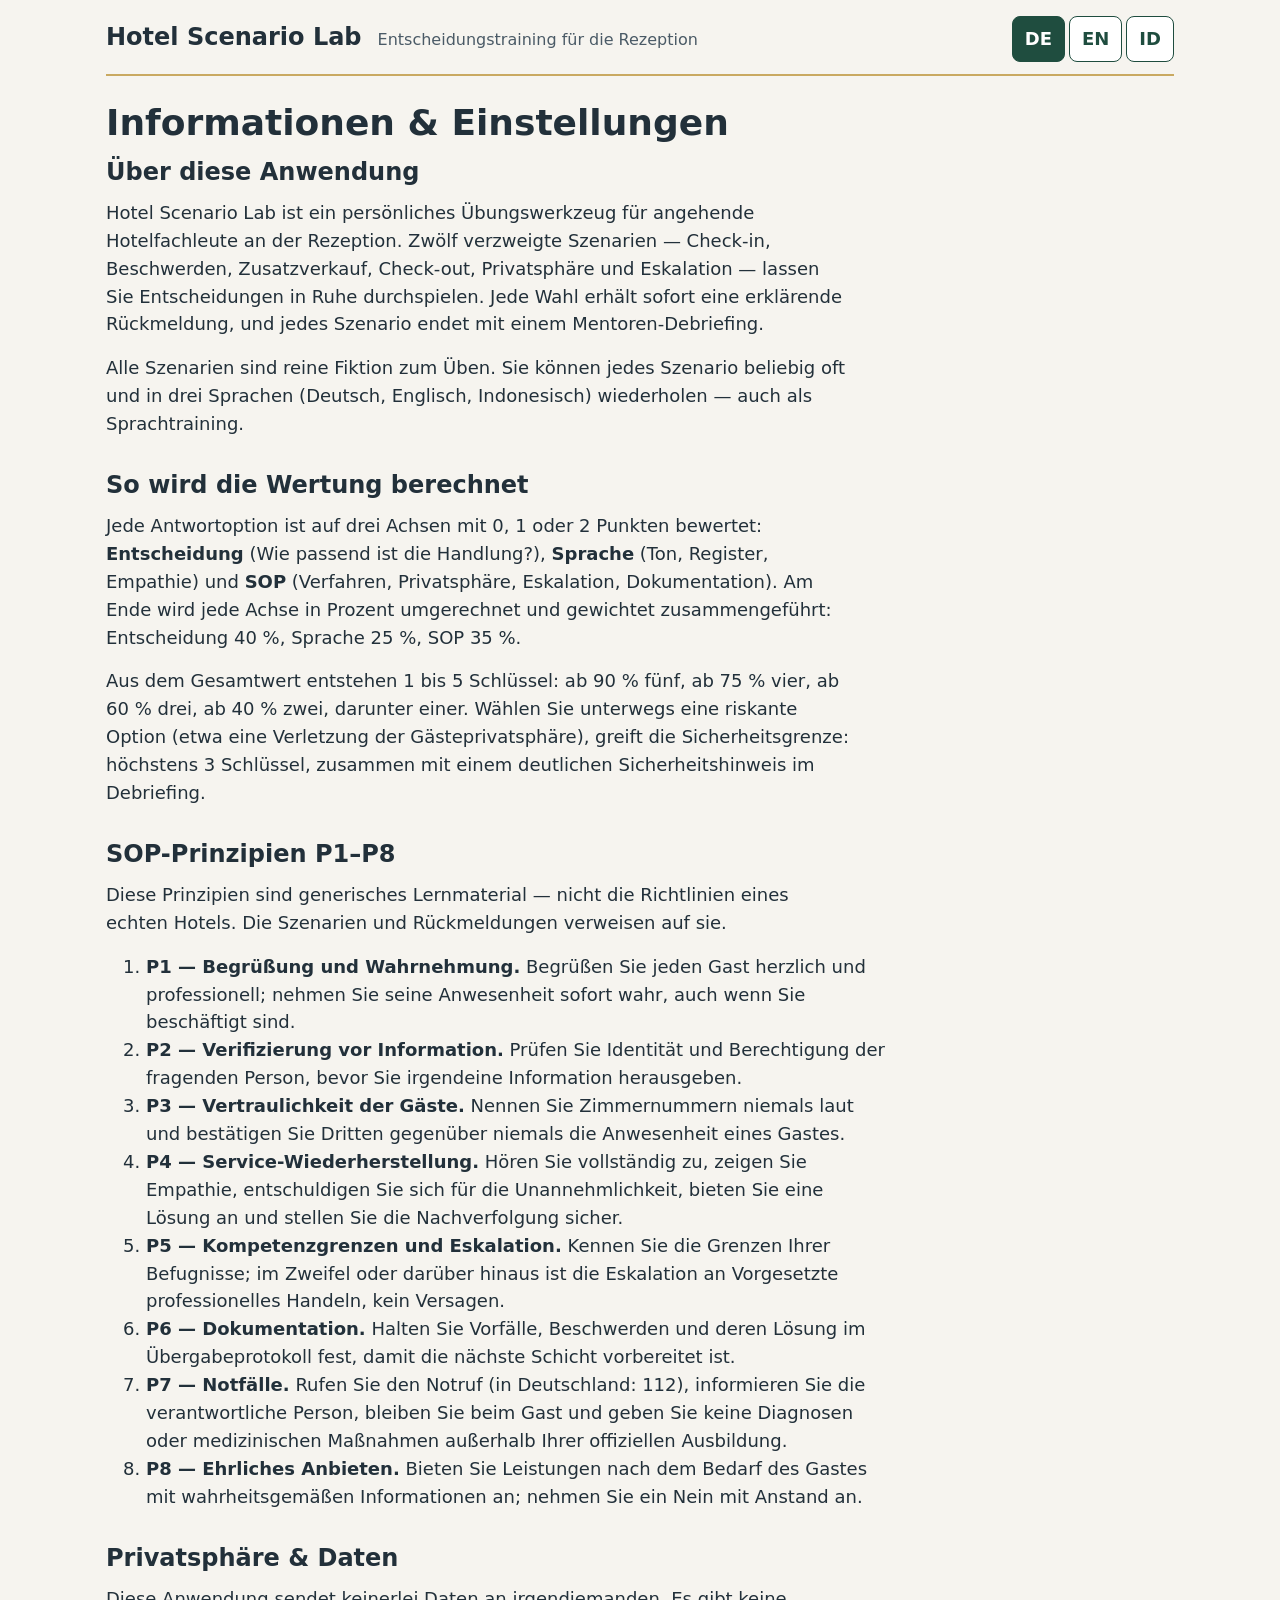
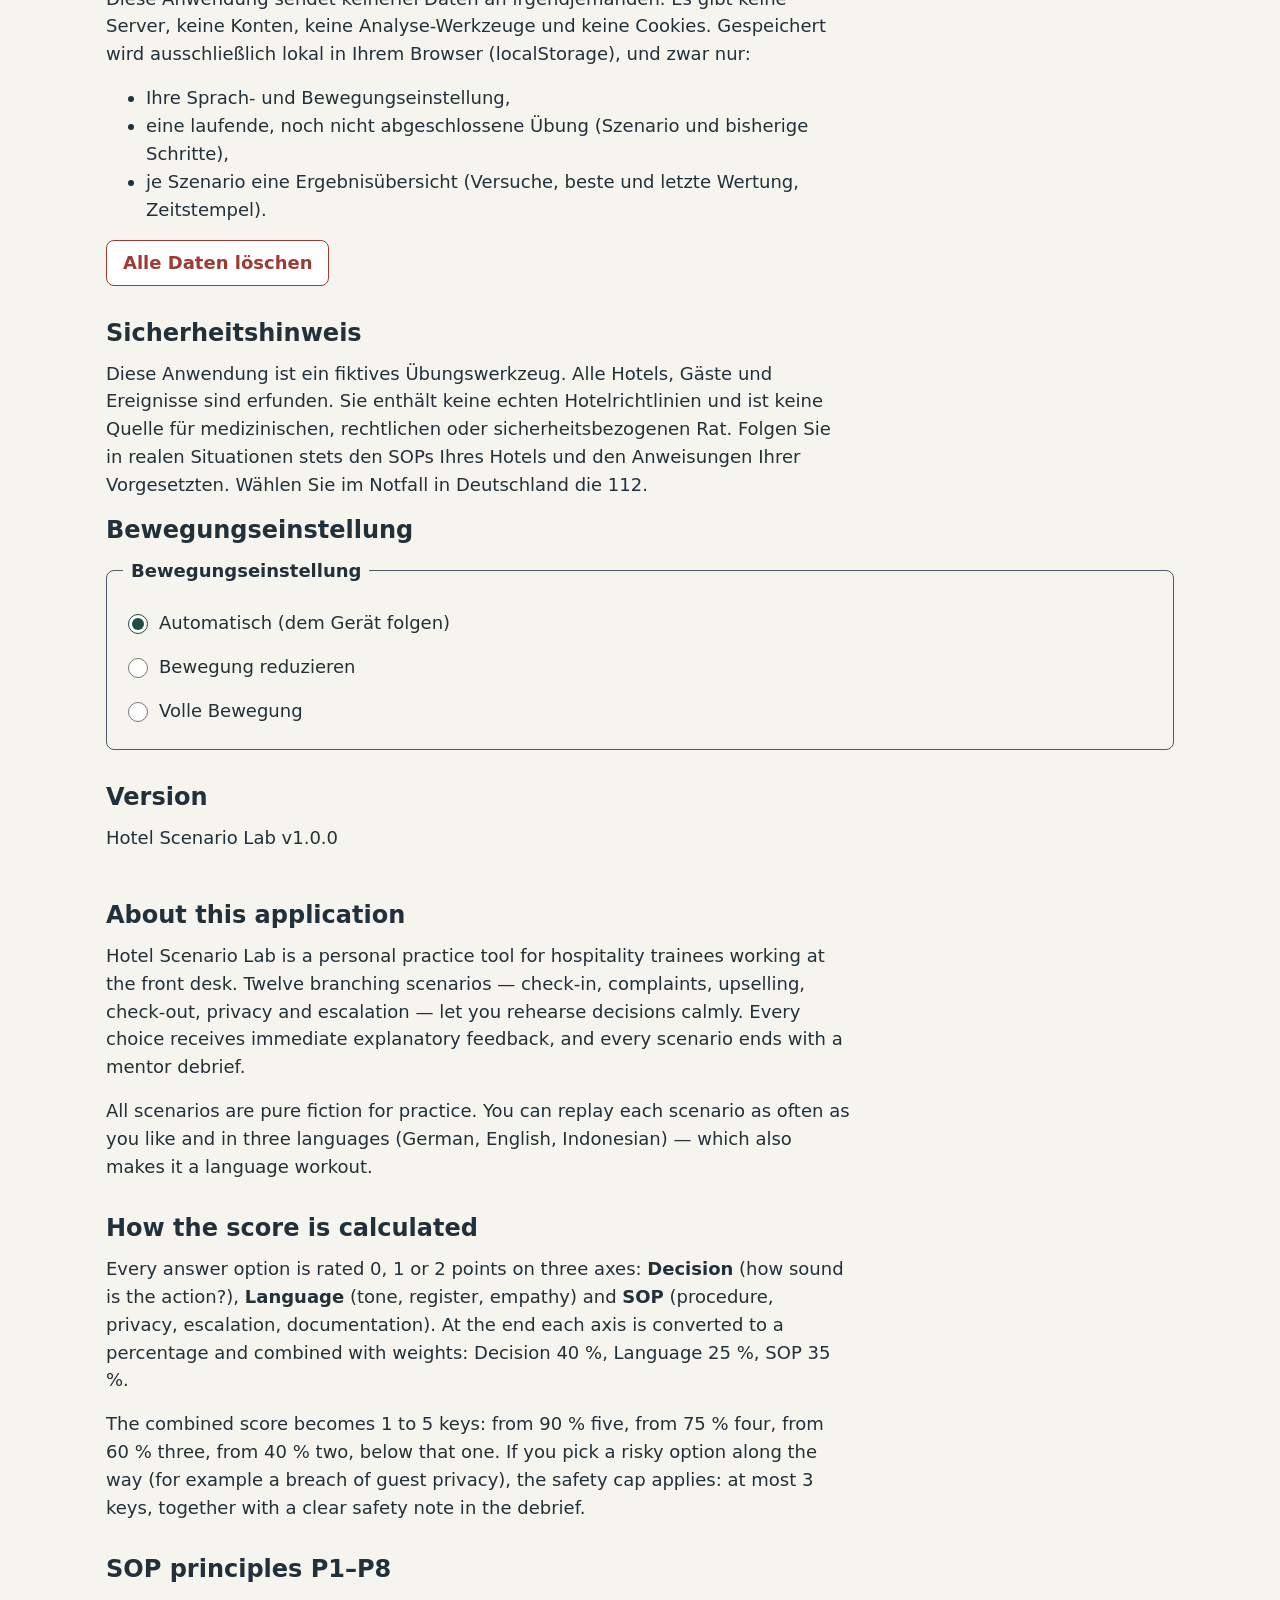
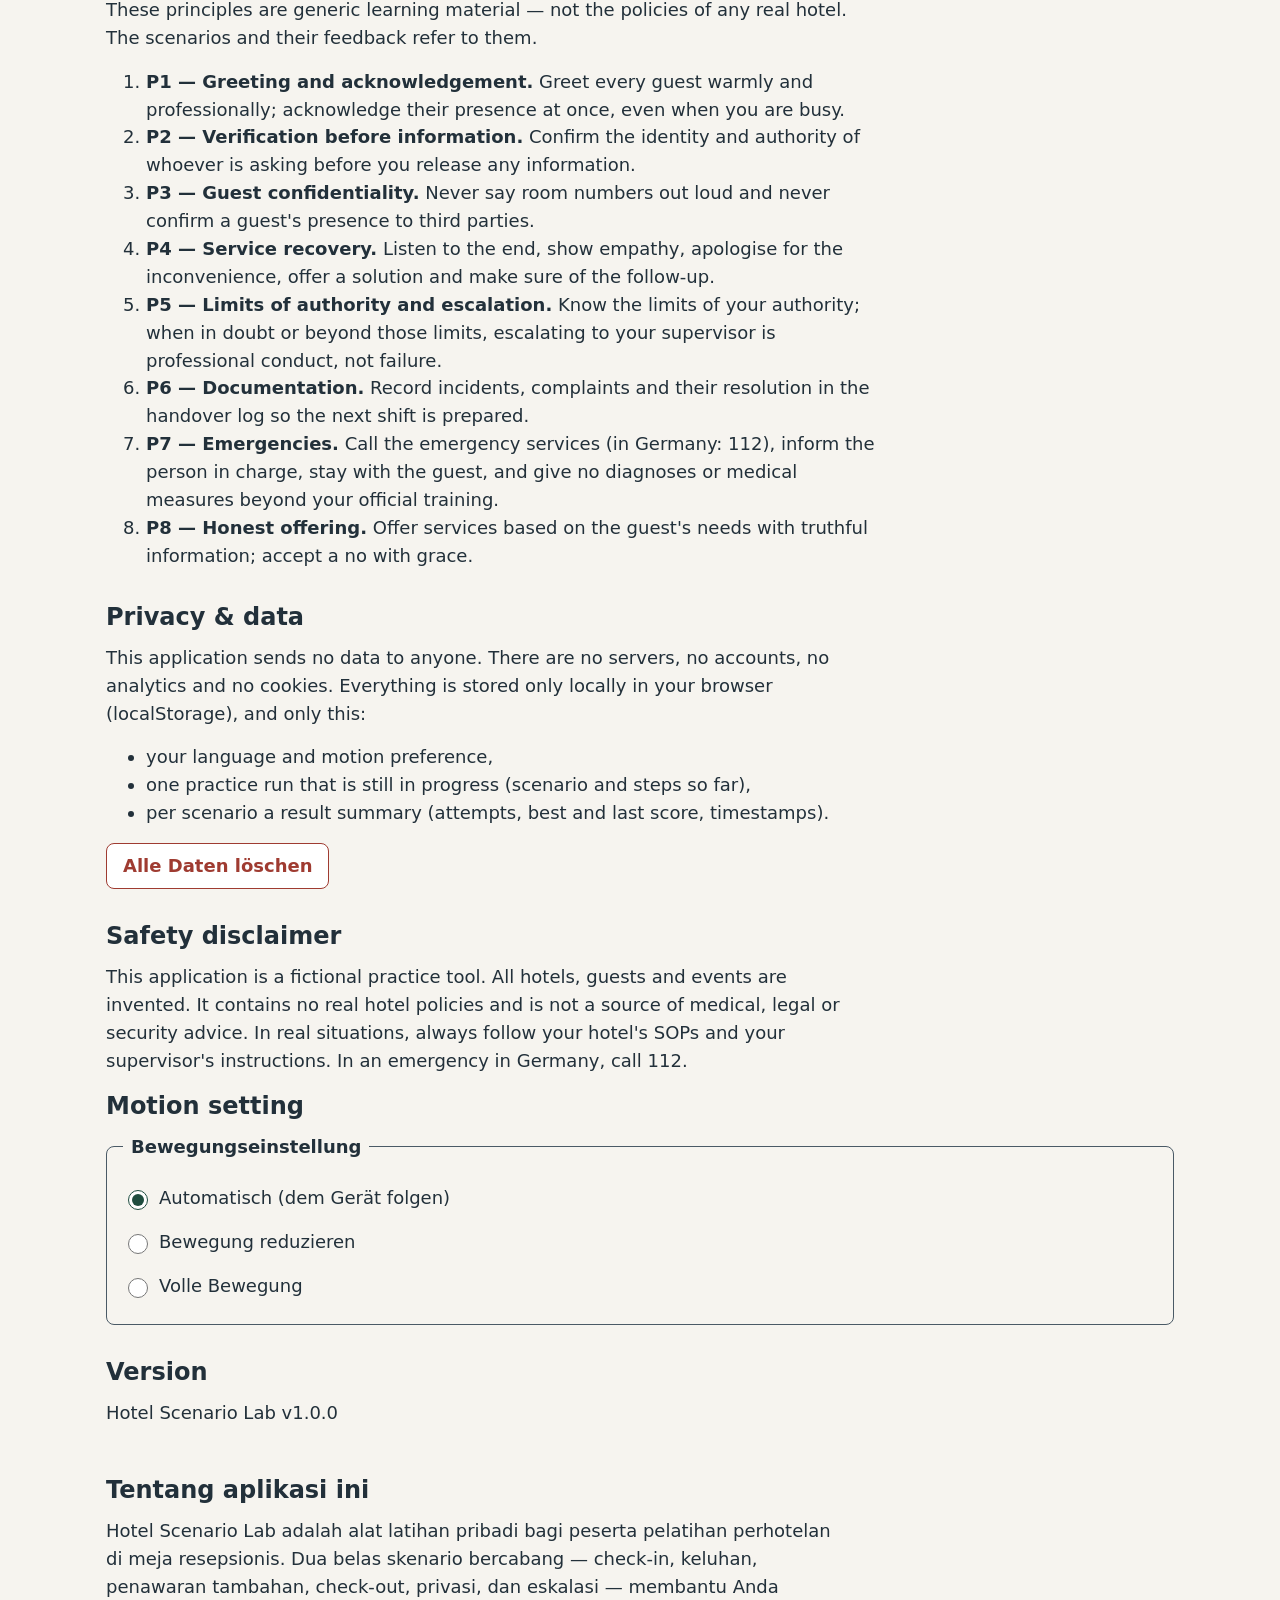
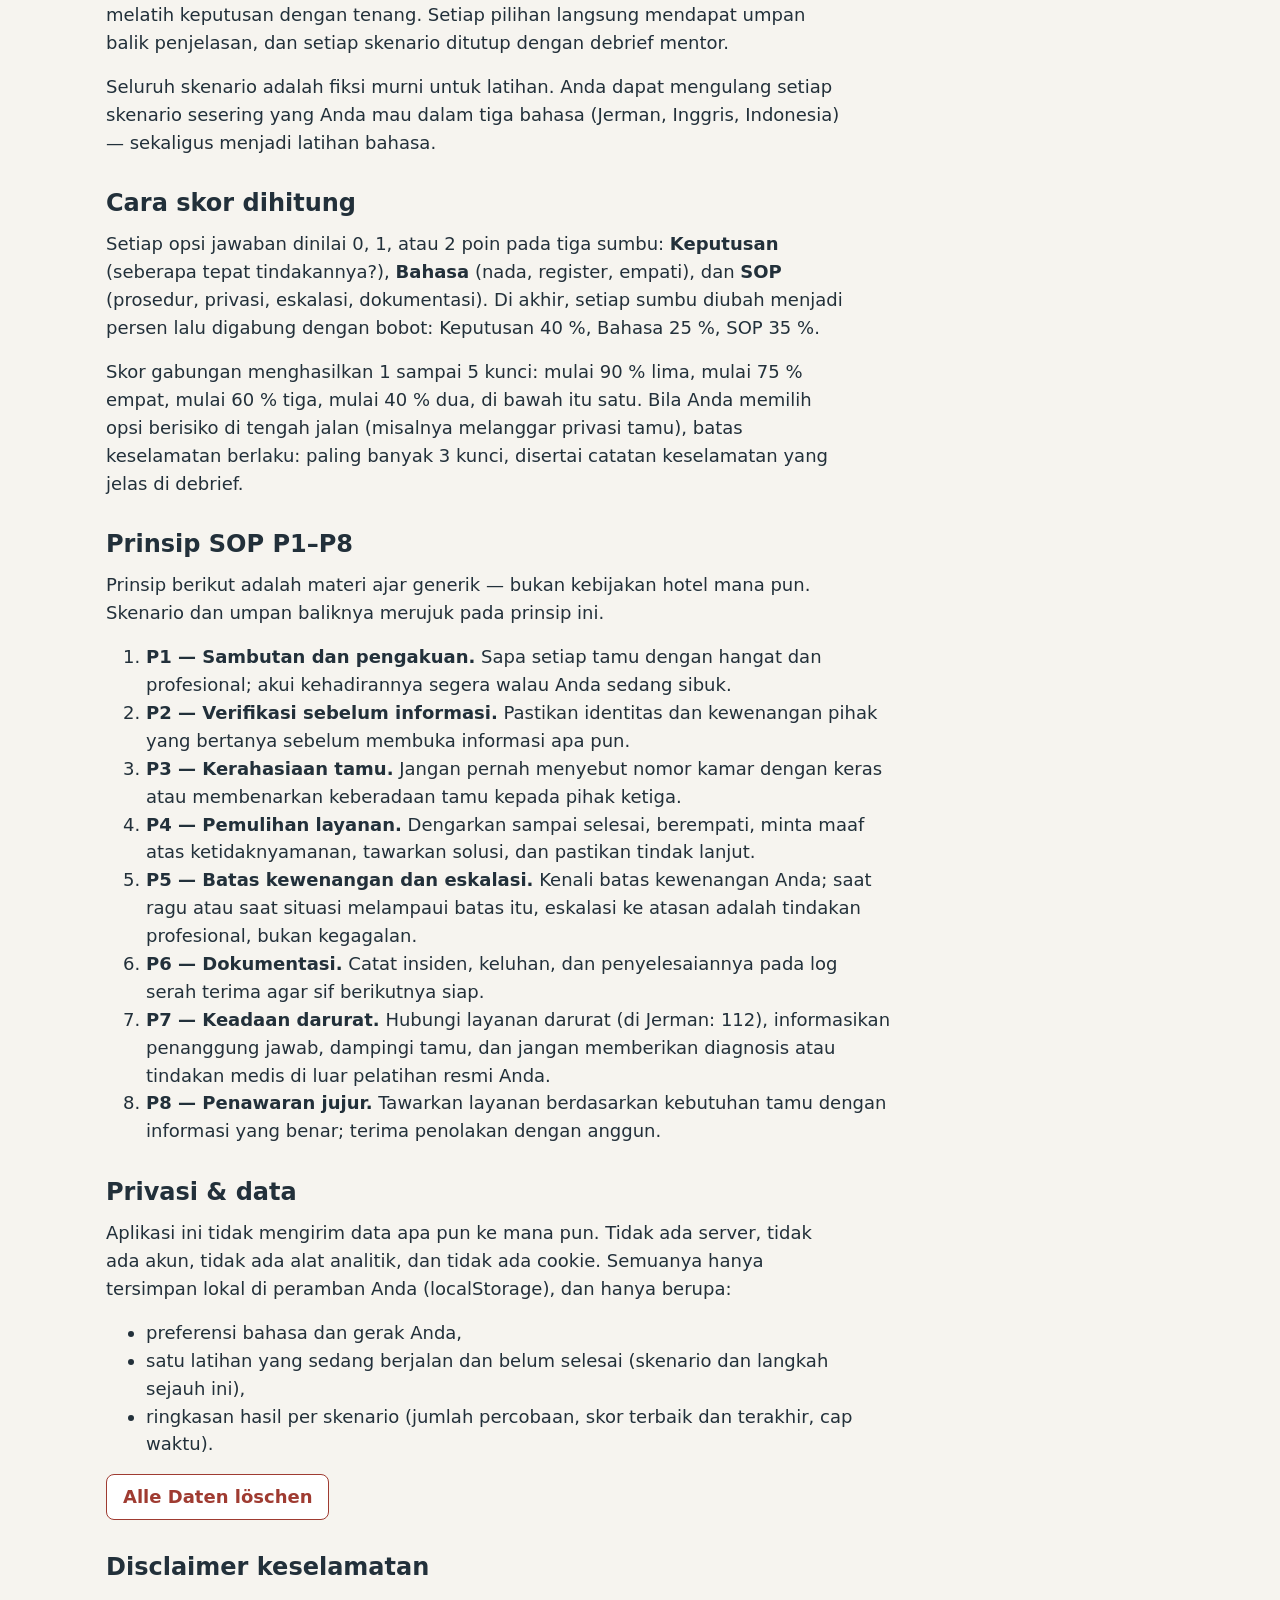
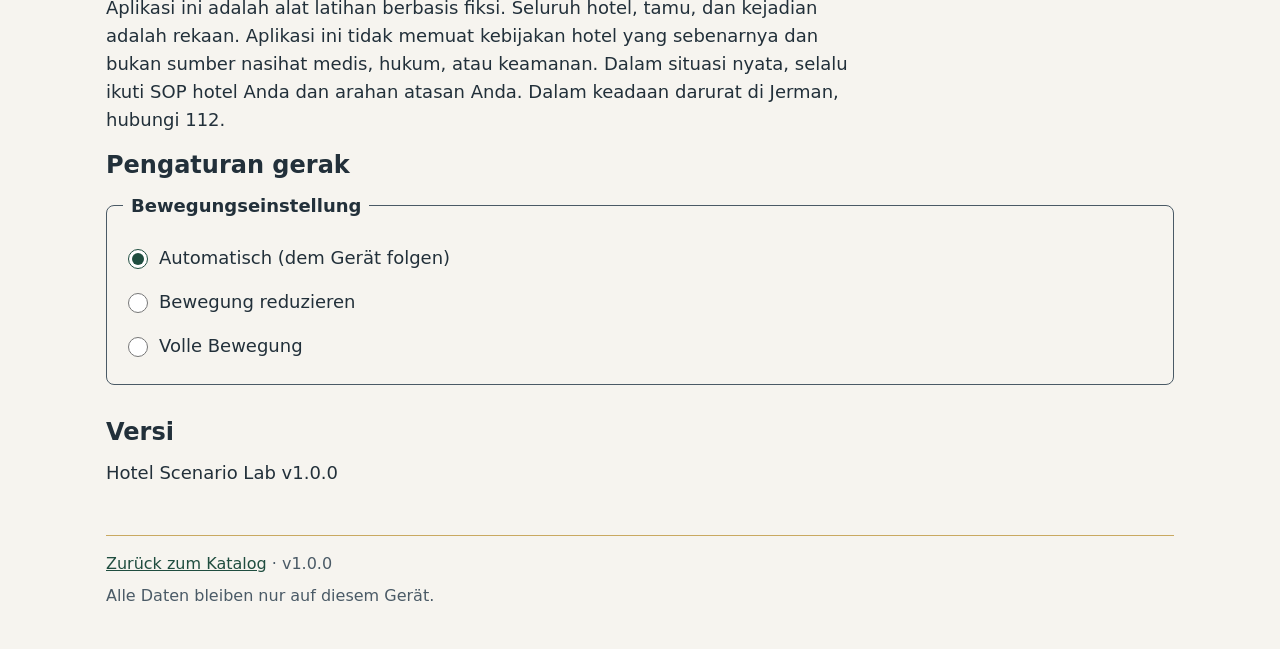
==== info.html @ 9c3ebd05 "chore: baseline Hotel Scenario Lab v1 (12 scenarios, trilingual)" ====
<!DOCTYPE html>
<html lang="de">
<head>
  <meta charset="utf-8">
  <meta name="viewport" content="width=device-width, initial-scale=1">
  <title>Informationen &amp; Einstellungen — Hotel Scenario Lab</title>
  <link rel="icon" href="assets/favicon.svg" type="image/svg+xml">
  <link rel="stylesheet" href="css/styles.css">
  <script src="i18n/de.js" defer></script>
  <script src="i18n/en.js" defer></script>
  <script src="i18n/id.js" defer></script>
  <script src="js/store.js" defer></script>
  <script src="js/i18n.js" defer></script>
  <script src="js/engine.js" defer></script>
  <script src="js/ui.js" defer></script>
  <script src="js/app-info.js" defer></script>
</head>
<body class="page">
  <script>document.documentElement.classList.add("js")</script>
  <a class="skip-link" href="#main" data-i18n="ui.skip">Zum Inhalt springen</a>
  <header class="app-header">
    <p class="app-header__name"><a href="index.html" data-i18n="ui.nav.appName">Hotel Scenario Lab</a></p>
    <p class="app-header__sub" data-i18n="ui.nav.subtitle">Entscheidungstraining für die Rezeption</p>
    <div class="lang-switch-slot js-only" id="lang-switch-slot"></div>
  </header>
  <main id="main" tabindex="-1">
    <div id="banners" aria-live="polite"></div>
    <h1 data-i18n="ui.nav.infoLink">Informationen &amp; Einstellungen</h1>

    <section class="info-lang" lang="de">
      <h2>Über diese Anwendung</h2>
      <p>Hotel Scenario Lab ist ein persönliches Übungswerkzeug für angehende Hotelfachleute an der Rezeption. Zwölf verzweigte Szenarien — Check-in, Beschwerden, Zusatzverkauf, Check-out, Privatsphäre und Eskalation — lassen Sie Entscheidungen in Ruhe durchspielen. Jede Wahl erhält sofort eine erklärende Rückmeldung, und jedes Szenario endet mit einem Mentoren-Debriefing.</p>
      <p>Alle Szenarien sind reine Fiktion zum Üben. Sie können jedes Szenario beliebig oft und in drei Sprachen (Deutsch, Englisch, Indonesisch) wiederholen — auch als Sprachtraining.</p>
      <h2>So wird die Wertung berechnet</h2>
      <p>Jede Antwortoption ist auf drei Achsen mit 0, 1 oder 2 Punkten bewertet: <strong>Entscheidung</strong> (Wie passend ist die Handlung?), <strong>Sprache</strong> (Ton, Register, Empathie) und <strong>SOP</strong> (Verfahren, Privatsphäre, Eskalation, Dokumentation). Am Ende wird jede Achse in Prozent umgerechnet und gewichtet zusammengeführt: Entscheidung 40 %, Sprache 25 %, SOP 35 %.</p>
      <p>Aus dem Gesamtwert entstehen 1 bis 5 Schlüssel: ab 90 % fünf, ab 75 % vier, ab 60 % drei, ab 40 % zwei, darunter einer. Wählen Sie unterwegs eine riskante Option (etwa eine Verletzung der Gästeprivatsphäre), greift die Sicherheitsgrenze: höchstens 3 Schlüssel, zusammen mit einem deutlichen Sicherheitshinweis im Debriefing.</p>
      <h2>SOP-Prinzipien P1–P8</h2>
      <p>Diese Prinzipien sind generisches Lernmaterial — nicht die Richtlinien eines echten Hotels. Die Szenarien und Rückmeldungen verweisen auf sie.</p>
      <ol>
        <li><strong>P1 — Begrüßung und Wahrnehmung.</strong> Begrüßen Sie jeden Gast herzlich und professionell; nehmen Sie seine Anwesenheit sofort wahr, auch wenn Sie beschäftigt sind.</li>
        <li><strong>P2 — Verifizierung vor Information.</strong> Prüfen Sie Identität und Berechtigung der fragenden Person, bevor Sie irgendeine Information herausgeben.</li>
        <li><strong>P3 — Vertraulichkeit der Gäste.</strong> Nennen Sie Zimmernummern niemals laut und bestätigen Sie Dritten gegenüber niemals die Anwesenheit eines Gastes.</li>
        <li><strong>P4 — Service-Wiederherstellung.</strong> Hören Sie vollständig zu, zeigen Sie Empathie, entschuldigen Sie sich für die Unannehmlichkeit, bieten Sie eine Lösung an und stellen Sie die Nachverfolgung sicher.</li>
        <li><strong>P5 — Kompetenzgrenzen und Eskalation.</strong> Kennen Sie die Grenzen Ihrer Befugnisse; im Zweifel oder darüber hinaus ist die Eskalation an Vorgesetzte professionelles Handeln, kein Versagen.</li>
        <li><strong>P6 — Dokumentation.</strong> Halten Sie Vorfälle, Beschwerden und deren Lösung im Übergabeprotokoll fest, damit die nächste Schicht vorbereitet ist.</li>
        <li><strong>P7 — Notfälle.</strong> Rufen Sie den Notruf (in Deutschland: 112), informieren Sie die verantwortliche Person, bleiben Sie beim Gast und geben Sie keine Diagnosen oder medizinischen Maßnahmen außerhalb Ihrer offiziellen Ausbildung.</li>
        <li><strong>P8 — Ehrliches Anbieten.</strong> Bieten Sie Leistungen nach dem Bedarf des Gastes mit wahrheitsgemäßen Informationen an; nehmen Sie ein Nein mit Anstand an.</li>
      </ol>
      <h2>Privatsphäre &amp; Daten</h2>
      <p>Diese Anwendung sendet keinerlei Daten an irgendjemanden. Es gibt keine Server, keine Konten, keine Analyse-Werkzeuge und keine Cookies. Gespeichert wird ausschließlich lokal in Ihrem Browser (localStorage), und zwar nur:</p>
      <ul>
        <li>Ihre Sprach- und Bewegungseinstellung,</li>
        <li>eine laufende, noch nicht abgeschlossene Übung (Szenario und bisherige Schritte),</li>
        <li>je Szenario eine Ergebnisübersicht (Versuche, beste und letzte Wertung, Zeitstempel).</li>
      </ul>
      <div class="js-only" data-delete-slot></div>
      <p class="no-js-only">Das Löschen der Daten benötigt JavaScript — oder löschen Sie die Website-Daten über die Einstellungen Ihres Browsers.</p>
      <h2>Sicherheitshinweis</h2>
      <p>Diese Anwendung ist ein fiktives Übungswerkzeug. Alle Hotels, Gäste und Ereignisse sind erfunden. Sie enthält keine echten Hotelrichtlinien und ist keine Quelle für medizinischen, rechtlichen oder sicherheitsbezogenen Rat. Folgen Sie in realen Situationen stets den SOPs Ihres Hotels und den Anweisungen Ihrer Vorgesetzten. Wählen Sie im Notfall in Deutschland die 112.</p>
      <div class="js-only">
        <h2>Bewegungseinstellung</h2>
        <div data-motion-slot></div>
      </div>
      <h2>Version</h2>
      <p>Hotel Scenario Lab v1.0.0</p>
    </section>

    <section class="info-lang" lang="en">
      <h2>About this application</h2>
      <p>Hotel Scenario Lab is a personal practice tool for hospitality trainees working at the front desk. Twelve branching scenarios — check-in, complaints, upselling, check-out, privacy and escalation — let you rehearse decisions calmly. Every choice receives immediate explanatory feedback, and every scenario ends with a mentor debrief.</p>
      <p>All scenarios are pure fiction for practice. You can replay each scenario as often as you like and in three languages (German, English, Indonesian) — which also makes it a language workout.</p>
      <h2>How the score is calculated</h2>
      <p>Every answer option is rated 0, 1 or 2 points on three axes: <strong>Decision</strong> (how sound is the action?), <strong>Language</strong> (tone, register, empathy) and <strong>SOP</strong> (procedure, privacy, escalation, documentation). At the end each axis is converted to a percentage and combined with weights: Decision 40 %, Language 25 %, SOP 35 %.</p>
      <p>The combined score becomes 1 to 5 keys: from 90 % five, from 75 % four, from 60 % three, from 40 % two, below that one. If you pick a risky option along the way (for example a breach of guest privacy), the safety cap applies: at most 3 keys, together with a clear safety note in the debrief.</p>
      <h2>SOP principles P1–P8</h2>
      <p>These principles are generic learning material — not the policies of any real hotel. The scenarios and their feedback refer to them.</p>
      <ol>
        <li><strong>P1 — Greeting and acknowledgement.</strong> Greet every guest warmly and professionally; acknowledge their presence at once, even when you are busy.</li>
        <li><strong>P2 — Verification before information.</strong> Confirm the identity and authority of whoever is asking before you release any information.</li>
        <li><strong>P3 — Guest confidentiality.</strong> Never say room numbers out loud and never confirm a guest's presence to third parties.</li>
        <li><strong>P4 — Service recovery.</strong> Listen to the end, show empathy, apologise for the inconvenience, offer a solution and make sure of the follow-up.</li>
        <li><strong>P5 — Limits of authority and escalation.</strong> Know the limits of your authority; when in doubt or beyond those limits, escalating to your supervisor is professional conduct, not failure.</li>
        <li><strong>P6 — Documentation.</strong> Record incidents, complaints and their resolution in the handover log so the next shift is prepared.</li>
        <li><strong>P7 — Emergencies.</strong> Call the emergency services (in Germany: 112), inform the person in charge, stay with the guest, and give no diagnoses or medical measures beyond your official training.</li>
        <li><strong>P8 — Honest offering.</strong> Offer services based on the guest's needs with truthful information; accept a no with grace.</li>
      </ol>
      <h2>Privacy &amp; data</h2>
      <p>This application sends no data to anyone. There are no servers, no accounts, no analytics and no cookies. Everything is stored only locally in your browser (localStorage), and only this:</p>
      <ul>
        <li>your language and motion preference,</li>
        <li>one practice run that is still in progress (scenario and steps so far),</li>
        <li>per scenario a result summary (attempts, best and last score, timestamps).</li>
      </ul>
      <div class="js-only" data-delete-slot></div>
      <p class="no-js-only">Deleting the data requires JavaScript — or clear this site's data through your browser settings.</p>
      <h2>Safety disclaimer</h2>
      <p>This application is a fictional practice tool. All hotels, guests and events are invented. It contains no real hotel policies and is not a source of medical, legal or security advice. In real situations, always follow your hotel's SOPs and your supervisor's instructions. In an emergency in Germany, call 112.</p>
      <div class="js-only">
        <h2>Motion setting</h2>
        <div data-motion-slot></div>
      </div>
      <h2>Version</h2>
      <p>Hotel Scenario Lab v1.0.0</p>
    </section>

    <section class="info-lang" lang="id">
      <h2>Tentang aplikasi ini</h2>
      <p>Hotel Scenario Lab adalah alat latihan pribadi bagi peserta pelatihan perhotelan di meja resepsionis. Dua belas skenario bercabang — check-in, keluhan, penawaran tambahan, check-out, privasi, dan eskalasi — membantu Anda melatih keputusan dengan tenang. Setiap pilihan langsung mendapat umpan balik penjelasan, dan setiap skenario ditutup dengan debrief mentor.</p>
      <p>Seluruh skenario adalah fiksi murni untuk latihan. Anda dapat mengulang setiap skenario sesering yang Anda mau dalam tiga bahasa (Jerman, Inggris, Indonesia) — sekaligus menjadi latihan bahasa.</p>
      <h2>Cara skor dihitung</h2>
      <p>Setiap opsi jawaban dinilai 0, 1, atau 2 poin pada tiga sumbu: <strong>Keputusan</strong> (seberapa tepat tindakannya?), <strong>Bahasa</strong> (nada, register, empati), dan <strong>SOP</strong> (prosedur, privasi, eskalasi, dokumentasi). Di akhir, setiap sumbu diubah menjadi persen lalu digabung dengan bobot: Keputusan 40 %, Bahasa 25 %, SOP 35 %.</p>
      <p>Skor gabungan menghasilkan 1 sampai 5 kunci: mulai 90 % lima, mulai 75 % empat, mulai 60 % tiga, mulai 40 % dua, di bawah itu satu. Bila Anda memilih opsi berisiko di tengah jalan (misalnya melanggar privasi tamu), batas keselamatan berlaku: paling banyak 3 kunci, disertai catatan keselamatan yang jelas di debrief.</p>
      <h2>Prinsip SOP P1–P8</h2>
      <p>Prinsip berikut adalah materi ajar generik — bukan kebijakan hotel mana pun. Skenario dan umpan baliknya merujuk pada prinsip ini.</p>
      <ol>
        <li><strong>P1 — Sambutan dan pengakuan.</strong> Sapa setiap tamu dengan hangat dan profesional; akui kehadirannya segera walau Anda sedang sibuk.</li>
        <li><strong>P2 — Verifikasi sebelum informasi.</strong> Pastikan identitas dan kewenangan pihak yang bertanya sebelum membuka informasi apa pun.</li>
        <li><strong>P3 — Kerahasiaan tamu.</strong> Jangan pernah menyebut nomor kamar dengan keras atau membenarkan keberadaan tamu kepada pihak ketiga.</li>
        <li><strong>P4 — Pemulihan layanan.</strong> Dengarkan sampai selesai, berempati, minta maaf atas ketidaknyamanan, tawarkan solusi, dan pastikan tindak lanjut.</li>
        <li><strong>P5 — Batas kewenangan dan eskalasi.</strong> Kenali batas kewenangan Anda; saat ragu atau saat situasi melampaui batas itu, eskalasi ke atasan adalah tindakan profesional, bukan kegagalan.</li>
        <li><strong>P6 — Dokumentasi.</strong> Catat insiden, keluhan, dan penyelesaiannya pada log serah terima agar sif berikutnya siap.</li>
        <li><strong>P7 — Keadaan darurat.</strong> Hubungi layanan darurat (di Jerman: 112), informasikan penanggung jawab, dampingi tamu, dan jangan memberikan diagnosis atau tindakan medis di luar pelatihan resmi Anda.</li>
        <li><strong>P8 — Penawaran jujur.</strong> Tawarkan layanan berdasarkan kebutuhan tamu dengan informasi yang benar; terima penolakan dengan anggun.</li>
      </ol>
      <h2>Privasi &amp; data</h2>
      <p>Aplikasi ini tidak mengirim data apa pun ke mana pun. Tidak ada server, tidak ada akun, tidak ada alat analitik, dan tidak ada cookie. Semuanya hanya tersimpan lokal di peramban Anda (localStorage), dan hanya berupa:</p>
      <ul>
        <li>preferensi bahasa dan gerak Anda,</li>
        <li>satu latihan yang sedang berjalan dan belum selesai (skenario dan langkah sejauh ini),</li>
        <li>ringkasan hasil per skenario (jumlah percobaan, skor terbaik dan terakhir, cap waktu).</li>
      </ul>
      <div class="js-only" data-delete-slot></div>
      <p class="no-js-only">Penghapusan data memerlukan JavaScript, atau hapus data situs melalui pengaturan peramban Anda.</p>
      <h2>Disclaimer keselamatan</h2>
      <p>Aplikasi ini adalah alat latihan berbasis fiksi. Seluruh hotel, tamu, dan kejadian adalah rekaan. Aplikasi ini tidak memuat kebijakan hotel yang sebenarnya dan bukan sumber nasihat medis, hukum, atau keamanan. Dalam situasi nyata, selalu ikuti SOP hotel Anda dan arahan atasan Anda. Dalam keadaan darurat di Jerman, hubungi 112.</p>
      <div class="js-only">
        <h2>Pengaturan gerak</h2>
        <div data-motion-slot></div>
      </div>
      <h2>Versi</h2>
      <p>Hotel Scenario Lab v1.0.0</p>
    </section>
  </main>
  <footer class="footer">
    <p><a href="index.html" data-i18n="ui.nav.backToCatalog">Zurück zum Katalog</a> · v1.0.0</p>
    <p data-i18n="ui.nav.privacyLine">Alle Daten bleiben nur auf diesem Gerät.</p>
  </footer>
</body>
</html>
---- css/styles.css ----
/* Hotel Scenario Lab v1 — satu-satunya berkas CSS.
   Urutan: 1. Token · 2. Reset & basis · 3. Tata letak halaman · 4. Komponen ·
   5. Pemutar · 6. Utilitas & gerak */

/* 1. Token */
:root {
  /* Warna — pasangan pemakaian wajib lolos audit kontras T-13;
     penyetelan lightness diizinkan asal peran & nuansa dipertahankan. */
  --c-bg: #F6F4EF;          /* latar kertas hangat */
  --c-surface: #FFFFFF;     /* kartu/permukaan */
  --c-ink: #22303A;         /* teks utama (di atas bg/surface) */
  --c-ink-soft: #4A5A66;    /* teks sekunder */
  --c-primary: #1F4D3F;     /* hijau pinus dalam; teks putih di atasnya */
  --c-accent: #8A6A2F;      /* kuningan tua — aman sebagai teks di putih */
  --c-accent-soft: #C9A961; /* kuningan terang — HANYA ornamen besar/garis, dilarang untuk teks kecil */
  --c-success: #226A4D;
  --c-warn: #7A5A18;
  --c-danger: #9F3B31;

  /* Tipografi — hanya fon sistem (tanpa fon eksternal) */
  --font-sans: system-ui, -apple-system, "Segoe UI", Roboto, "Noto Sans", sans-serif;
  --text-s: clamp(0.875rem, 0.85rem + 0.2vw, 1rem);
  --text-m: clamp(1rem, 0.95rem + 0.4vw, 1.125rem);
  --text-l: clamp(1.25rem, 1.15rem + 0.8vw, 1.5rem);
  --text-xl: clamp(1.5rem, 1.3rem + 1.6vw, 2.25rem);
  --leading: 1.55;

  /* Spasi (basis 4), radius, bayangan */
  --sp-1: 4px; --sp-2: 8px; --sp-3: 12px; --sp-4: 16px;
  --sp-5: 24px; --sp-6: 32px; --sp-7: 48px; --sp-8: 64px;
  --radius-card: 12px; --radius-btn: 8px;
  --shadow-card: 0 1px 3px rgba(34, 48, 58, 0.10);

  /* Gerak */
  --dur-quick: 140ms; --dur-std: 220ms;
  --ease-out: cubic-bezier(0.2, 0.7, 0.3, 1);
}
/* Aturan pemakaian warna:
   - var(--c-accent) sebagai teks kecil hanya di atas var(--c-surface);
     di atas var(--c-bg) rasionya di bawah 4.5:1 — jangan dipakai di sana.
   - var(--c-accent-soft) dilarang untuk teks kecil; hanya ornamen/garis/latar aksen besar. */

/* 2. Reset & basis */
*, *::before, *::after { box-sizing: border-box; }
html { -webkit-text-size-adjust: 100%; }
body {
  margin: 0;
  font-family: var(--font-sans);
  font-size: var(--text-m);
  line-height: var(--leading);
  color: var(--c-ink);
  background: var(--c-bg);
}
h1, h2, h3 { line-height: 1.25; margin: 0 0 var(--sp-3); }
h1 { font-size: var(--text-xl); }
h2 { font-size: var(--text-l); }
h3 { font-size: var(--text-m); }
p, ul, ol, dl { margin: 0 0 var(--sp-4); }
p, li, dd, blockquote { max-width: 65ch; }
img, svg { max-width: 100%; }
* { overflow-wrap: break-word; }
a { color: var(--c-primary); text-decoration: underline; }
a:hover { text-decoration-thickness: 2px; }
button { font: inherit; color: inherit; }
fieldset { border: 1px solid var(--c-ink-soft); border-radius: var(--radius-btn); padding: var(--sp-4); margin: 0 0 var(--sp-4); }
legend { padding: 0 var(--sp-2); font-weight: 600; }

/* Peningkatan progresif */
html:not(.js) .js-only { display: none; }
html.js .no-js-only { display: none; }

/* Fokus */
:focus-visible { outline: 3px solid var(--c-primary); outline-offset: 2px; }
.btn--primary:focus-visible, .lang-switch__btn[aria-pressed="true"]:focus-visible { outline-color: #FFFFFF; outline-offset: -5px; }
[tabindex="-1"]:focus { outline: none; }
[tabindex="-1"]:focus-visible { outline: 3px solid var(--c-primary); outline-offset: 2px; }

/* 3. Tata letak halaman */
.page { max-width: 720px; margin: 0 auto; padding: 0 var(--sp-4) var(--sp-6); }
.skip-link {
  position: absolute; left: -9999px; top: 0;
  background: var(--c-primary); color: #FFFFFF; padding: var(--sp-3) var(--sp-4);
  border-radius: 0 0 var(--radius-btn) var(--radius-btn); z-index: 10;
}
.skip-link:focus, .skip-link:focus-visible { left: var(--sp-2); }
.app-header {
  display: flex; flex-wrap: wrap; align-items: baseline; gap: var(--sp-2) var(--sp-4);
  padding: var(--sp-4) 0 var(--sp-3);
  border-bottom: 2px solid var(--c-accent-soft);
  margin-bottom: var(--sp-5);
}
.app-header__name { font-size: var(--text-l); font-weight: 700; margin: 0; }
.app-header__name a { text-decoration: none; color: var(--c-ink); }
.app-header__name a:hover { text-decoration: underline; }
.app-header__sub { margin: 0; color: var(--c-ink-soft); font-size: var(--text-s); flex: 1 1 auto; }
.app-header .lang-switch-slot { margin-left: auto; }
main { display: block; }
main:focus { outline: none; }
.footer {
  margin-top: var(--sp-7); padding-top: var(--sp-4);
  border-top: 1px solid var(--c-accent-soft);
  color: var(--c-ink-soft); font-size: var(--text-s);
}
.footer p { margin-bottom: var(--sp-2); }

/* 4. Komponen */
.lang-switch { display: inline-flex; gap: var(--sp-1); }
.lang-switch__btn {
  min-width: 44px; min-height: 44px; padding: var(--sp-2) var(--sp-3);
  border: 1px solid var(--c-primary); border-radius: var(--radius-btn);
  background: var(--c-surface); color: var(--c-primary); font-weight: 600; cursor: pointer;
  transition: background-color var(--dur-quick) var(--ease-out), color var(--dur-quick) var(--ease-out);
}
.lang-switch__btn:hover { background: var(--c-bg); }
.lang-switch__btn[aria-pressed="true"] { background: var(--c-primary); color: #FFFFFF; }

.banner {
  display: flex; align-items: flex-start; gap: var(--sp-3);
  background: var(--c-surface); border: 1px solid var(--c-ink-soft);
  border-left: 5px solid var(--c-ink-soft);
  border-radius: var(--radius-btn); padding: var(--sp-3) var(--sp-4);
  margin-bottom: var(--sp-4); box-shadow: var(--shadow-card);
}
.banner__body { flex: 1 1 auto; }
.banner__text { margin: 0 0 var(--sp-2); }
.banner__text:last-child { margin-bottom: 0; }
.banner .icon { flex: 0 0 auto; width: 22px; height: 22px; margin-top: 3px; }
.banner--info    { border-color: var(--c-primary); border-left-color: var(--c-primary); }
.banner--info .icon { color: var(--c-primary); }
.banner--success { border-color: var(--c-success); border-left-color: var(--c-success); }
.banner--success .icon { color: var(--c-success); }
.banner--warn    { border-color: var(--c-warn); border-left-color: var(--c-warn); }
.banner--warn .icon { color: var(--c-warn); }
.banner--danger  { border-color: var(--c-danger); border-left-color: var(--c-danger); }
.banner--danger .icon { color: var(--c-danger); }
.banner__close {
  flex: 0 0 auto; min-width: 44px; min-height: 44px;
  border: none; background: none; cursor: pointer; font-size: 1.25rem; color: var(--c-ink-soft);
  border-radius: var(--radius-btn);
}
.banner__close:hover { color: var(--c-ink); background: var(--c-bg); }
.banner__action { margin-top: var(--sp-2); }

.chip-row { display: flex; flex-wrap: wrap; gap: var(--sp-2); padding: 0; margin: 0 0 var(--sp-5); list-style: none; }
.chip {
  display: inline-flex; align-items: center; min-height: 44px;
  padding: var(--sp-2) var(--sp-4);
  background: var(--c-surface); border: 1px solid var(--c-accent-soft);
  border-radius: 22px; text-decoration: none; color: var(--c-ink); font-size: var(--text-s);
  transition: background-color var(--dur-quick) var(--ease-out), border-color var(--dur-quick) var(--ease-out);
}
.chip:hover { border-color: var(--c-accent); background: var(--c-bg); }

.catalog-section { margin-bottom: var(--sp-6); }
.catalog-grid { display: grid; grid-template-columns: 1fr; gap: var(--sp-4); }
.card {
  position: relative; display: block;
  background: var(--c-surface); border-radius: var(--radius-card);
  border-top: 4px solid var(--c-accent-soft);
  box-shadow: var(--shadow-card);
  padding: var(--sp-4) var(--sp-4) var(--sp-4);
  text-decoration: none; color: var(--c-ink);
  transition: border-color var(--dur-quick) var(--ease-out), background-color var(--dur-quick) var(--ease-out);
}
.card:hover { border-top-color: var(--c-accent); background: #FFFDF8; }
.card h3 { margin: var(--sp-2) 0 var(--sp-2); }
.card__meta { display: flex; flex-wrap: wrap; gap: var(--sp-1) var(--sp-3); margin: 0; color: var(--c-ink-soft); font-size: var(--text-s); }
.card__meta .dots { color: var(--c-accent); letter-spacing: 2px; }
.card__summary { margin: 0 0 var(--sp-3); color: var(--c-ink-soft); font-size: var(--text-s); }
.card__status { display: flex; flex-wrap: wrap; align-items: center; gap: var(--sp-2) var(--sp-3); font-size: var(--text-s); }
.badge {
  display: inline-block; padding: 2px var(--sp-2);
  border: 1px solid var(--c-ink-soft); border-radius: var(--radius-btn);
  color: var(--c-ink-soft); font-size: var(--text-s);
}
.badge--done { border-color: var(--c-success); color: var(--c-success); }
.badge--active { border-color: var(--c-warn); color: var(--c-warn); }

.btn {
  display: inline-flex; align-items: center; justify-content: center; gap: var(--sp-2);
  min-height: 44px; min-width: 44px; padding: var(--sp-2) var(--sp-4);
  border: 1px solid var(--c-primary); border-radius: var(--radius-btn);
  background: var(--c-surface); color: var(--c-primary);
  font-weight: 600; cursor: pointer; text-decoration: none; text-align: center;
  transition: background-color var(--dur-quick) var(--ease-out), border-color var(--dur-quick) var(--ease-out), color var(--dur-quick) var(--ease-out);
}
.btn:hover { background: var(--c-bg); }
.btn--primary { background: var(--c-primary); color: #FFFFFF; }
.btn--primary:hover { background: #17392F; }
.btn--danger { border-color: var(--c-danger); color: var(--c-danger); }
.btn--danger:hover { background: #FBF1F0; }
.btn-row { display: flex; flex-wrap: wrap; gap: var(--sp-3); margin: var(--sp-4) 0; }

.panel {
  background: var(--c-surface); border-radius: var(--radius-card);
  box-shadow: var(--shadow-card); padding: var(--sp-4); margin-bottom: var(--sp-5);
}
.panel--celebrate { border-left: 5px solid var(--c-success); }
.first-visit .btn-row { margin-top: var(--sp-3); }
.first-visit__line { font-size: var(--text-m); }

.progress-line { font-weight: 600; }

.score-bar { margin-bottom: var(--sp-3); }
.score-bar__label { display: block; margin-bottom: var(--sp-1); font-size: var(--text-s); }
.score-bar__track { height: 10px; background: var(--c-bg); border: 1px solid var(--c-ink-soft); border-radius: 5px; overflow: hidden; max-width: 420px; }
.score-bar__fill { height: 100%; background: var(--c-primary); width: 0; transition: width var(--dur-std) var(--ease-out); }

.keys-row { display: inline-flex; align-items: center; gap: var(--sp-2); }
.keys-row__icons { display: inline-flex; gap: 2px; }
.icon { width: 20px; height: 20px; vertical-align: text-bottom; }
.icon-key { color: var(--c-ink-soft); }
.icon-key.is-filled { color: var(--c-accent); }
.keys-row__count { font-size: var(--text-s); color: var(--c-ink); }
.safety-flag { color: var(--c-danger); font-size: var(--text-s); display: inline-flex; align-items: center; gap: var(--sp-1); }

.visually-hidden {
  position: absolute; width: 1px; height: 1px; margin: -1px; padding: 0;
  overflow: hidden; clip: rect(0 0 0 0); white-space: nowrap; border: 0;
}

/* 5. Pemutar */
.player-status { display: flex; align-items: center; justify-content: space-between; gap: var(--sp-3); margin-bottom: var(--sp-4); }
.player-status__step { margin: 0; font-weight: 600; color: var(--c-ink-soft); font-size: var(--text-s); }
.context-card dl { margin: 0; }
.context-card dt { font-weight: 600; font-size: var(--text-s); color: var(--c-ink-soft); margin-top: var(--sp-3); }
.context-card dt:first-child { margin-top: 0; }
.context-card dd { margin: 0 0 var(--sp-1); }
.details-context {
  background: var(--c-surface); border-radius: var(--radius-card);
  box-shadow: var(--shadow-card); padding: var(--sp-3) var(--sp-4); margin-bottom: var(--sp-4);
}
.details-context summary { cursor: pointer; font-weight: 600; min-height: 28px; padding: var(--sp-2) 0; }
.details-context[open] summary { margin-bottom: var(--sp-2); }
.goals-list li { margin-bottom: var(--sp-1); }
.narration p { margin-bottom: var(--sp-3); }
.quote-guest {
  margin: 0 0 var(--sp-4); padding: var(--sp-2) var(--sp-4);
  border-left: 4px solid var(--c-accent-soft); font-style: italic; color: var(--c-ink);
}
.options { display: flex; flex-direction: column; gap: var(--sp-2); margin-bottom: var(--sp-4); }
.btn--option {
  width: 100%; justify-content: flex-start; text-align: left;
  font-weight: 400; background: var(--c-surface); color: var(--c-ink);
  border: 1px solid var(--c-ink-soft); padding: var(--sp-3) var(--sp-4);
}
.btn--option:hover { border-color: var(--c-primary); background: var(--c-bg); }
.btn--option[disabled] { opacity: 0.55; cursor: default; }
.btn--option[disabled]:hover { border-color: var(--c-ink-soft); background: var(--c-surface); }
.btn--option.is-chosen {
  opacity: 1; border: 2px solid var(--c-primary); background: #EFF4F1; font-weight: 600;
}
.feedback-card {
  background: var(--c-surface); border-radius: var(--radius-card);
  border-left: 5px solid var(--c-primary);
  box-shadow: var(--shadow-card); padding: var(--sp-4); margin-bottom: var(--sp-4);
}
.feedback-card--unsafe { border-left-color: var(--c-danger); }
.axis-chip {
  display: inline-block; margin-bottom: var(--sp-3); padding: var(--sp-1) var(--sp-3);
  background: var(--c-bg); border: 1px solid var(--c-ink-soft); border-radius: var(--radius-btn);
  font-size: var(--text-s); font-weight: 600;
}
.safety-note {
  display: flex; gap: var(--sp-2); align-items: flex-start;
  color: var(--c-danger); border: 1px solid var(--c-danger); border-radius: var(--radius-btn);
  padding: var(--sp-3) var(--sp-4); margin-bottom: var(--sp-3); font-weight: 600;
  background: #FBF1F0;
}
.safety-note .icon { flex: 0 0 auto; margin-top: 3px; }
.safety-note p { margin: 0; font-weight: 400; color: var(--c-ink); }
.safety-note strong { display: block; }
.outcome { padding: var(--sp-4); border-radius: var(--radius-card); background: var(--c-surface); box-shadow: var(--shadow-card); margin-bottom: var(--sp-5); border-top: 4px solid var(--c-ink-soft); }
.outcome--good { border-top-color: var(--c-success); }
.outcome--mixed { border-top-color: var(--c-warn); }
.outcome--poor { border-top-color: var(--c-danger); }
.result-block { margin-bottom: var(--sp-5); }
.debrief-tips { list-style: none; padding: 0; }
.debrief-tips li {
  background: var(--c-surface); border-radius: var(--radius-btn); box-shadow: var(--shadow-card);
  padding: var(--sp-3) var(--sp-4); margin-bottom: var(--sp-2);
  border-left: 4px solid var(--c-accent-soft);
}
.debrief-tips li.tip--safety { border-left-color: var(--c-danger); }
.debrief-tips li p { margin: 0; }
.path-recap { list-style: none; padding: 0; counter-reset: step; }
.path-recap > li { margin-bottom: var(--sp-2); }
.path-recap details { background: var(--c-surface); border-radius: var(--radius-btn); box-shadow: var(--shadow-card); padding: var(--sp-2) var(--sp-4); }
.path-recap summary { cursor: pointer; min-height: 32px; padding: var(--sp-2) 0; }
.verdict-sym { font-weight: 700; margin-right: var(--sp-1); }
.verdict-sym--strong { color: var(--c-success); }
.verdict-sym--ok { color: var(--c-warn); }
.verdict-sym--weak { color: var(--c-danger); }
.verdict-sym--unsafe { color: var(--c-danger); }
.verdict-label { font-size: var(--text-s); color: var(--c-ink-soft); margin-right: var(--sp-2); }
.recap-body { padding: var(--sp-2) 0; }
.player-error { text-align: left; }

/* Halaman info */
.info-lang h2 { margin-top: var(--sp-6); }
.info-lang h2:first-child { margin-top: 0; }
.info-lang { margin-bottom: var(--sp-7); }
.confirm-panel { border: 1px solid var(--c-danger); border-radius: var(--radius-btn); padding: var(--sp-4); }
.motion-fieldset label { display: flex; align-items: center; gap: var(--sp-2); min-height: 44px; }
.motion-fieldset input { width: 20px; height: 20px; accent-color: var(--c-primary); }

/* Halaman check (alat pengembang) */
.check-table { border-collapse: collapse; width: 100%; margin-bottom: var(--sp-5); }
.check-table th, .check-table td { border: 1px solid var(--c-ink-soft); padding: var(--sp-2) var(--sp-3); text-align: left; font-size: var(--text-s); vertical-align: top; }
.check-pass { color: var(--c-success); font-weight: 700; }
.check-fail { color: var(--c-danger); font-weight: 700; }

/* 6. Utilitas & gerak */
.hidden { display: none; }

/* Breakpoint: tablet */
@media (min-width: 768px) {
  .page { max-width: 960px; }
  .catalog-grid { grid-template-columns: repeat(2, 1fr); }
  .player-main { max-width: 680px; margin: 0 auto; }
}

/* Breakpoint: desktop */
@media (min-width: 1024px) {
  .page { max-width: 1100px; }
  .catalog-grid { grid-template-columns: repeat(3, 1fr); }
  .player-layout { display: grid; grid-template-columns: minmax(0, 680px) minmax(240px, 1fr); gap: var(--sp-6); align-items: start; }
  .player-main { margin: 0; }
  .details-context.ctx-pinned { position: sticky; top: var(--sp-4); }
  .details-context.ctx-pinned summary { pointer-events: none; }
}

/* Breakpoint: layar lebar */
@media (min-width: 1440px) {
  .page { max-width: 1200px; padding-left: var(--sp-5); padding-right: var(--sp-5); }
  .app-header { padding-top: var(--sp-5); }
  .catalog-grid { gap: var(--sp-5); }
}

/* Animasi (hanya transform/opacity/warna; maks 300 ms) */
@keyframes hsl-fade-in { from { opacity: 0; } to { opacity: 1; } }
@keyframes hsl-fade-up { from { opacity: 0; transform: translateY(8px); } to { opacity: 1; transform: translateY(0); } }
@keyframes hsl-pop { from { opacity: 0; transform: scale(0.9); } to { opacity: 1; transform: scale(1); } }
html.motion-full .view-enter { animation: hsl-fade-in 180ms var(--ease-out); }
html.motion-full .feedback-card { animation: hsl-fade-up var(--dur-std) var(--ease-out); }
html.motion-full .keys-row .icon-key { animation: hsl-pop var(--dur-std) var(--ease-out) backwards; }

/* Gerak dikurangi: pengaturan manual "reduce", atau preferensi OS saat mode bukan "full".
   Transisi warna hover/fokus boleh tetap hidup; animasi & transisi gerak dimatikan. */
html.motion-reduce .view-enter,
html.motion-reduce .feedback-card,
html.motion-reduce .keys-row .icon-key { animation: none; }
html.motion-reduce .score-bar__fill { transition-duration: 0.01ms; }
@media (prefers-reduced-motion: reduce) {
  html:not(.motion-full) .view-enter,
  html:not(.motion-full) .feedback-card,
  html:not(.motion-full) .keys-row .icon-key { animation: none; }
  html:not(.motion-full) .score-bar__fill { transition-duration: 0.01ms; }
}
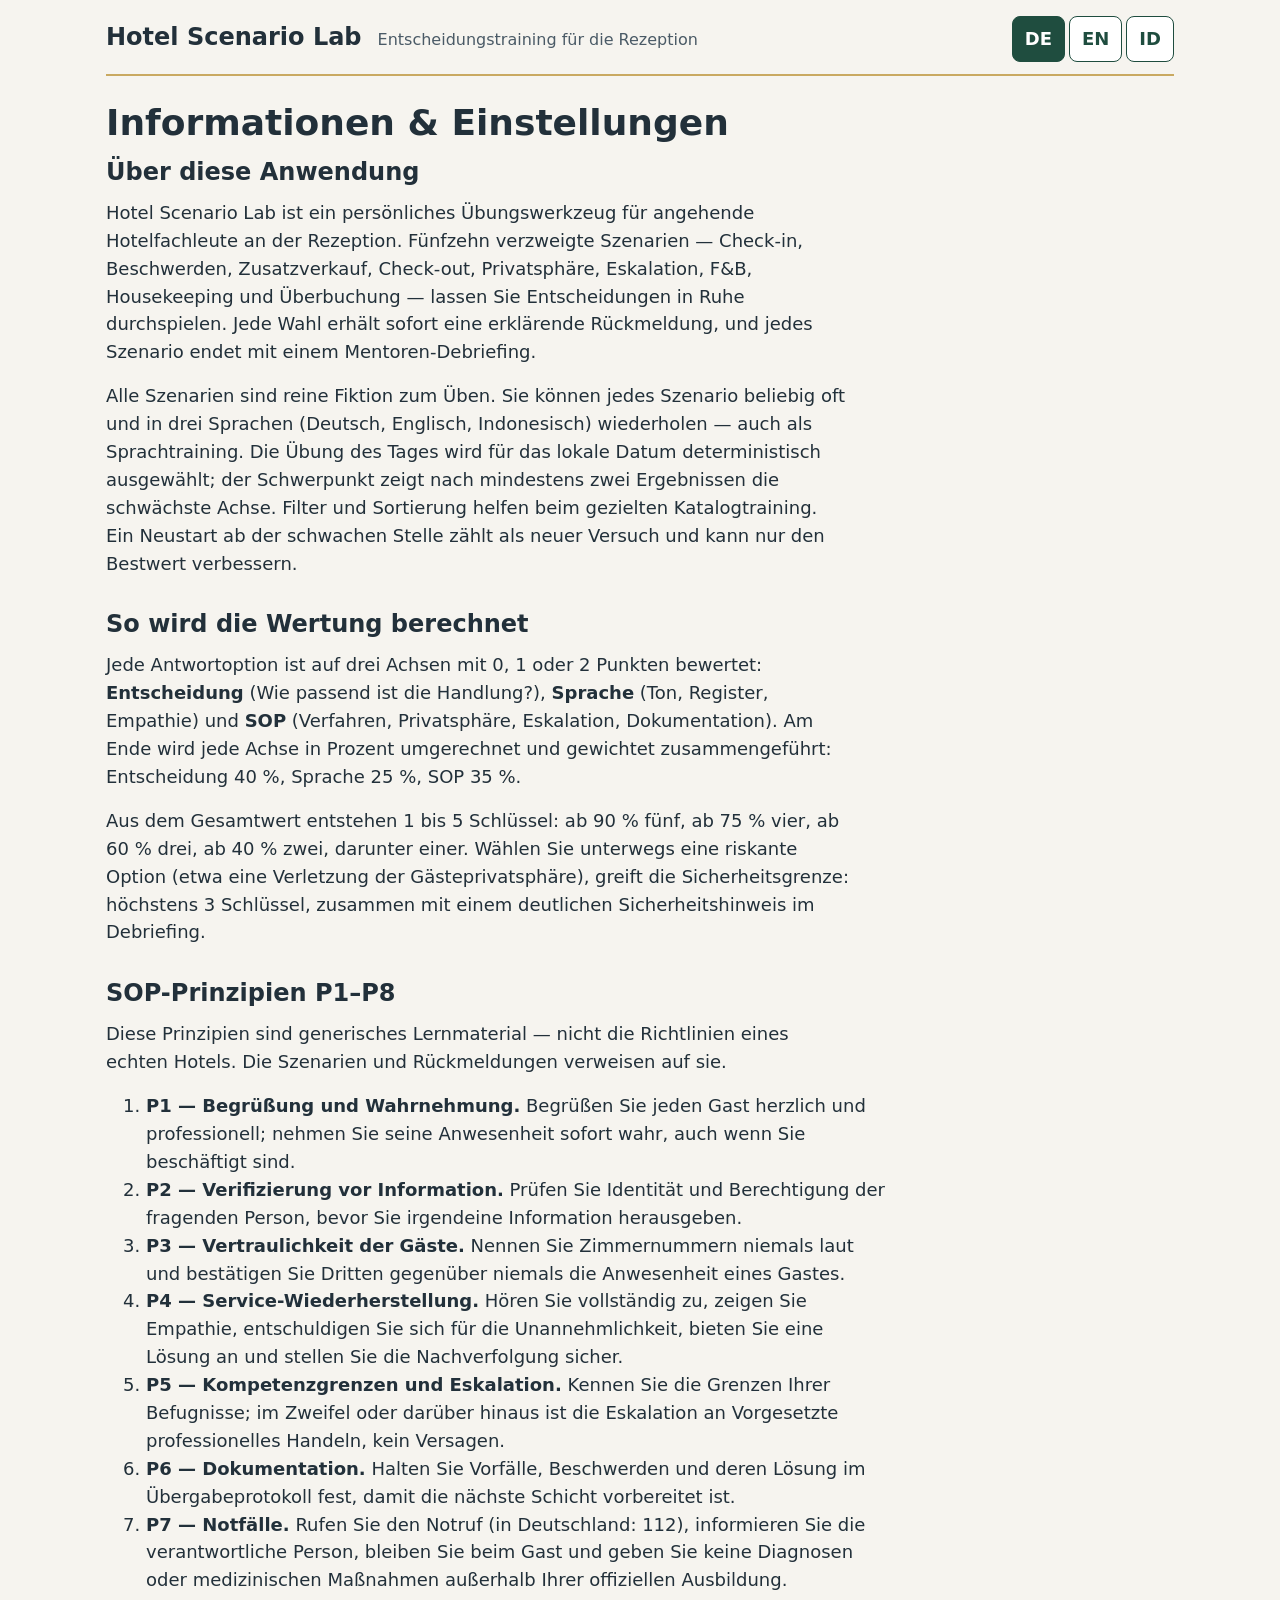
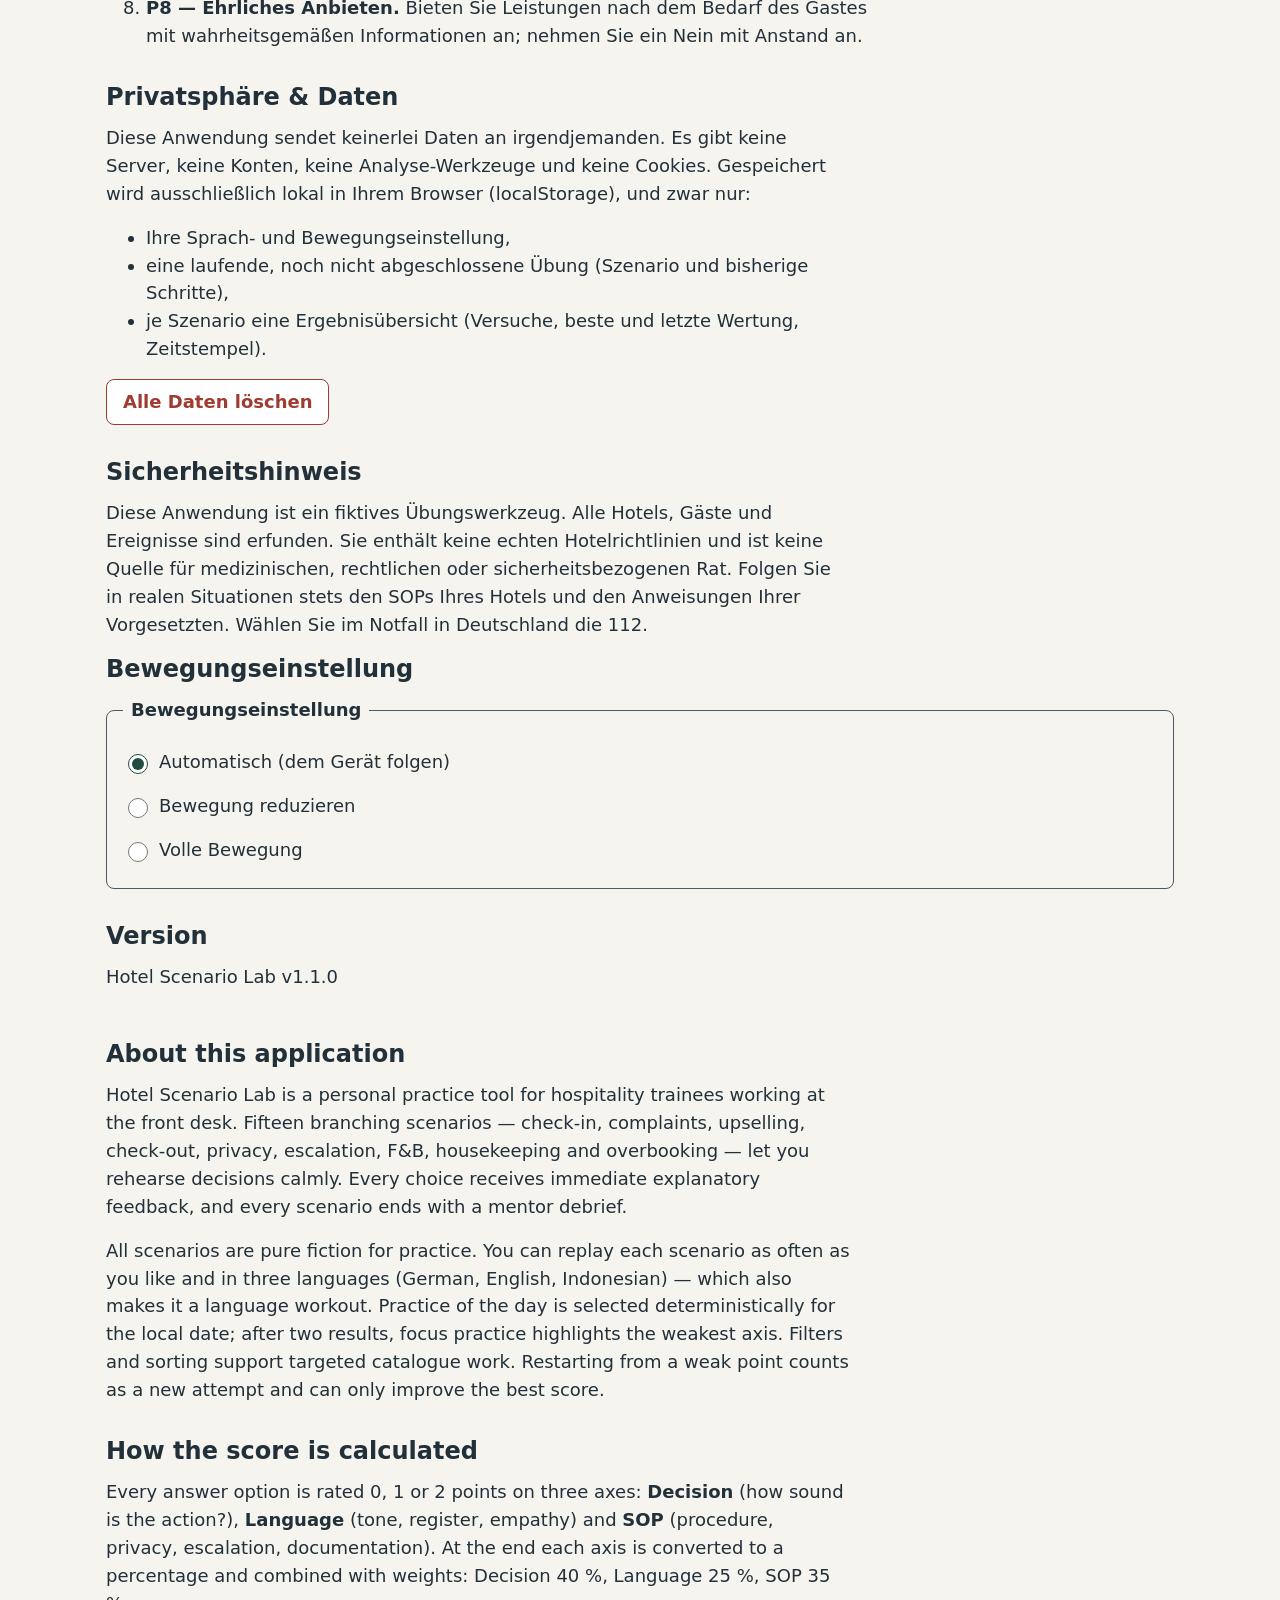
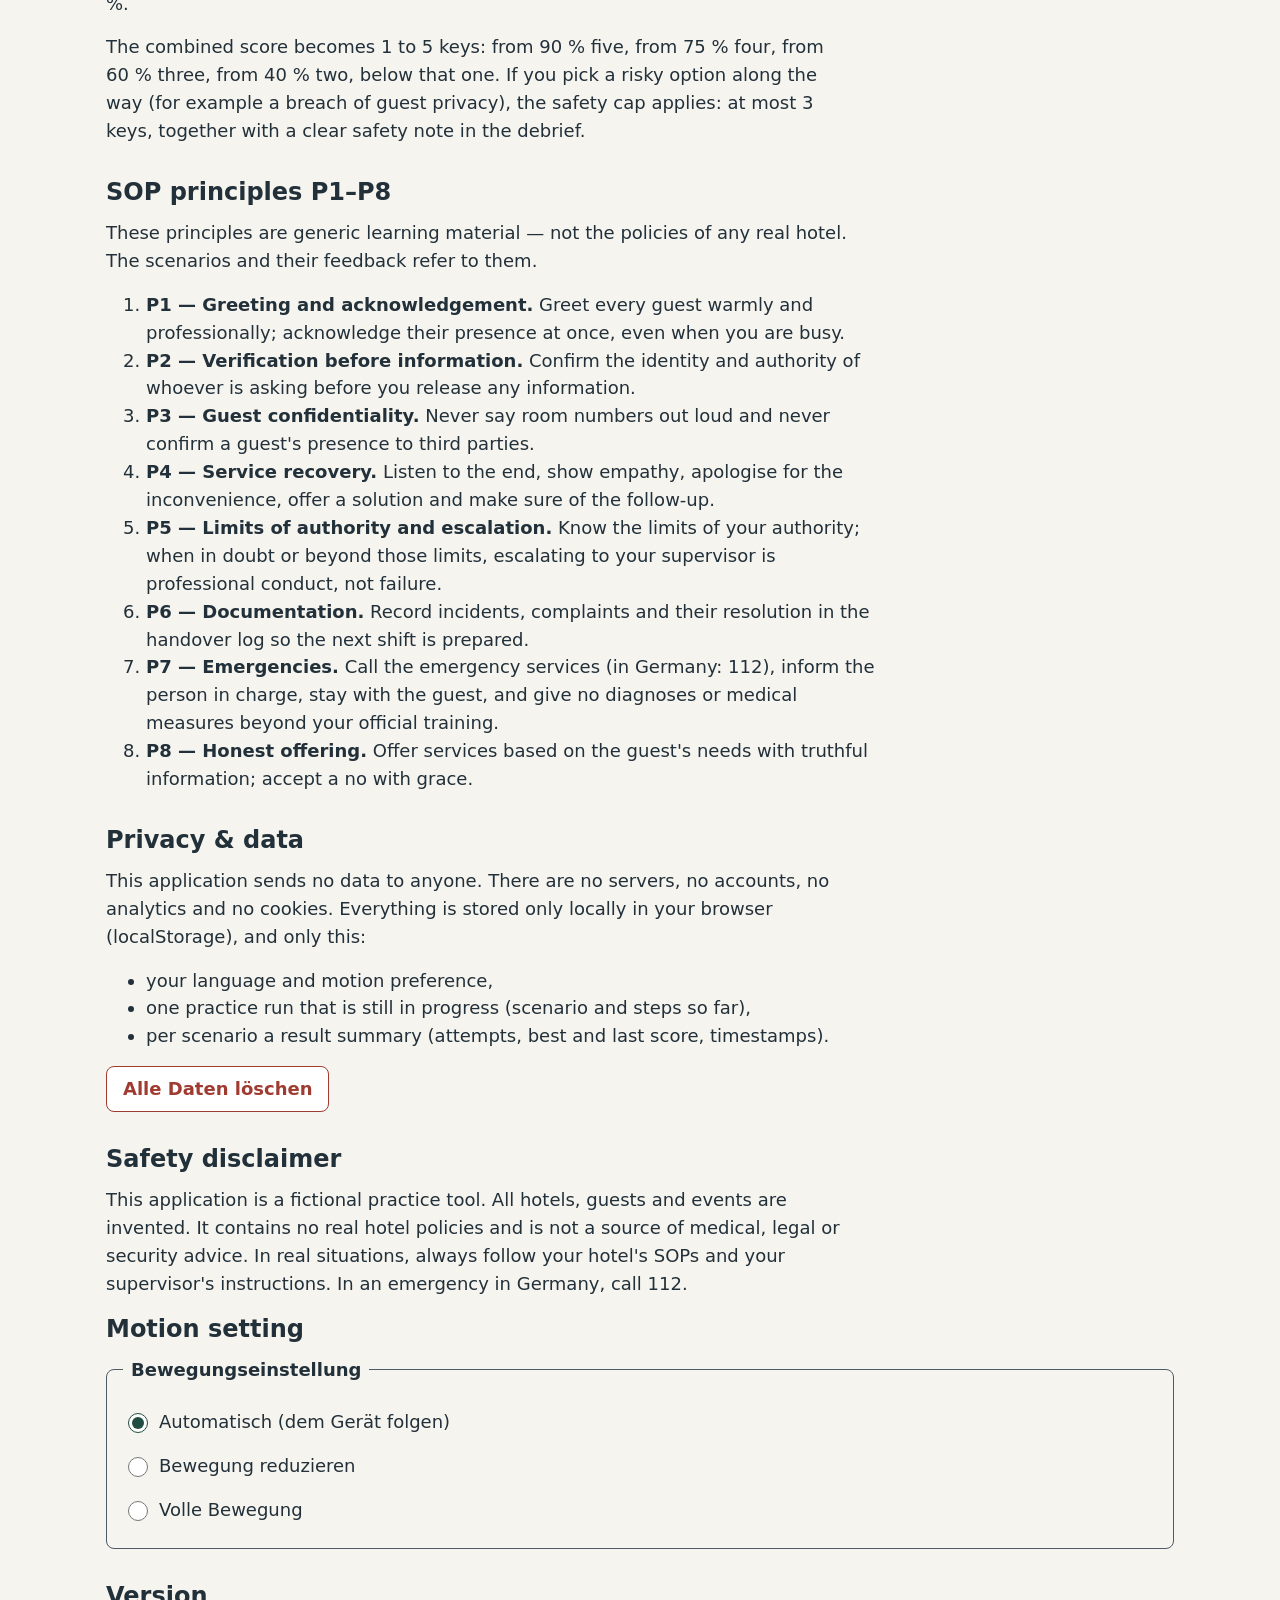
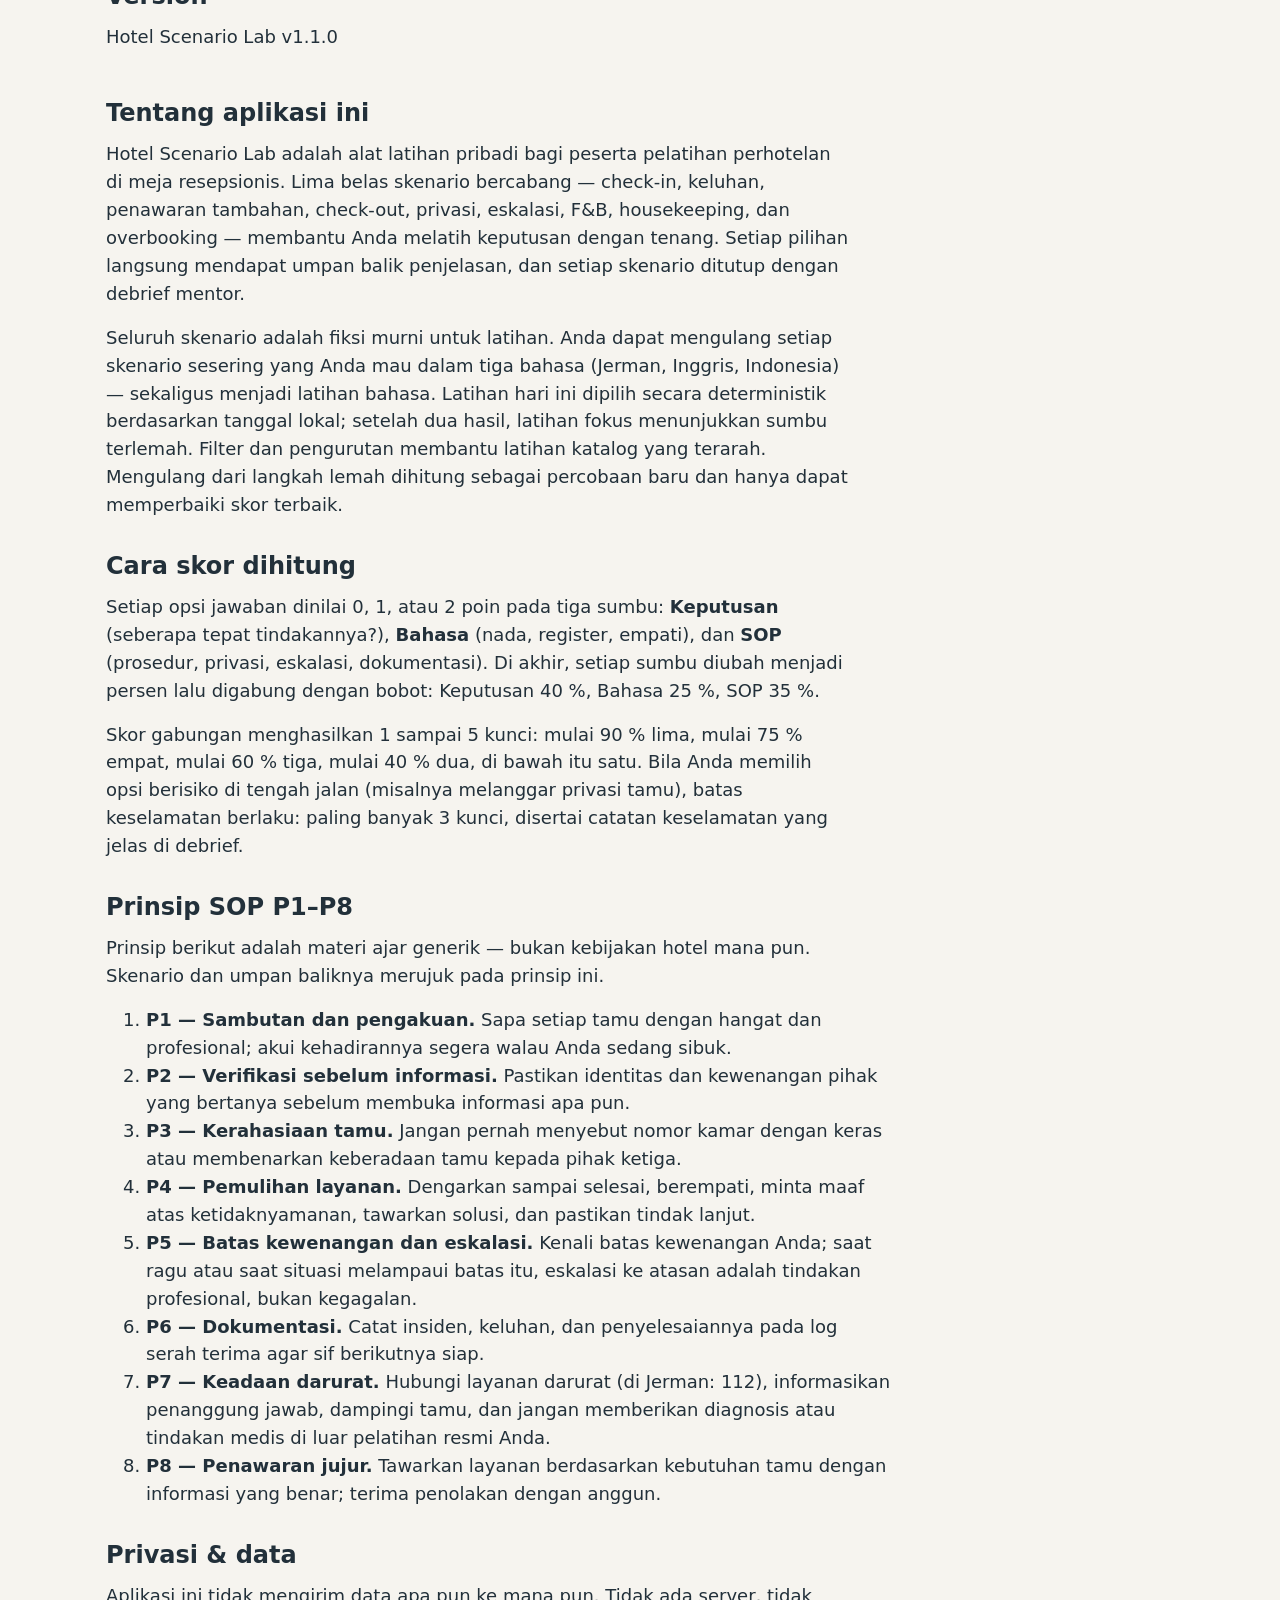
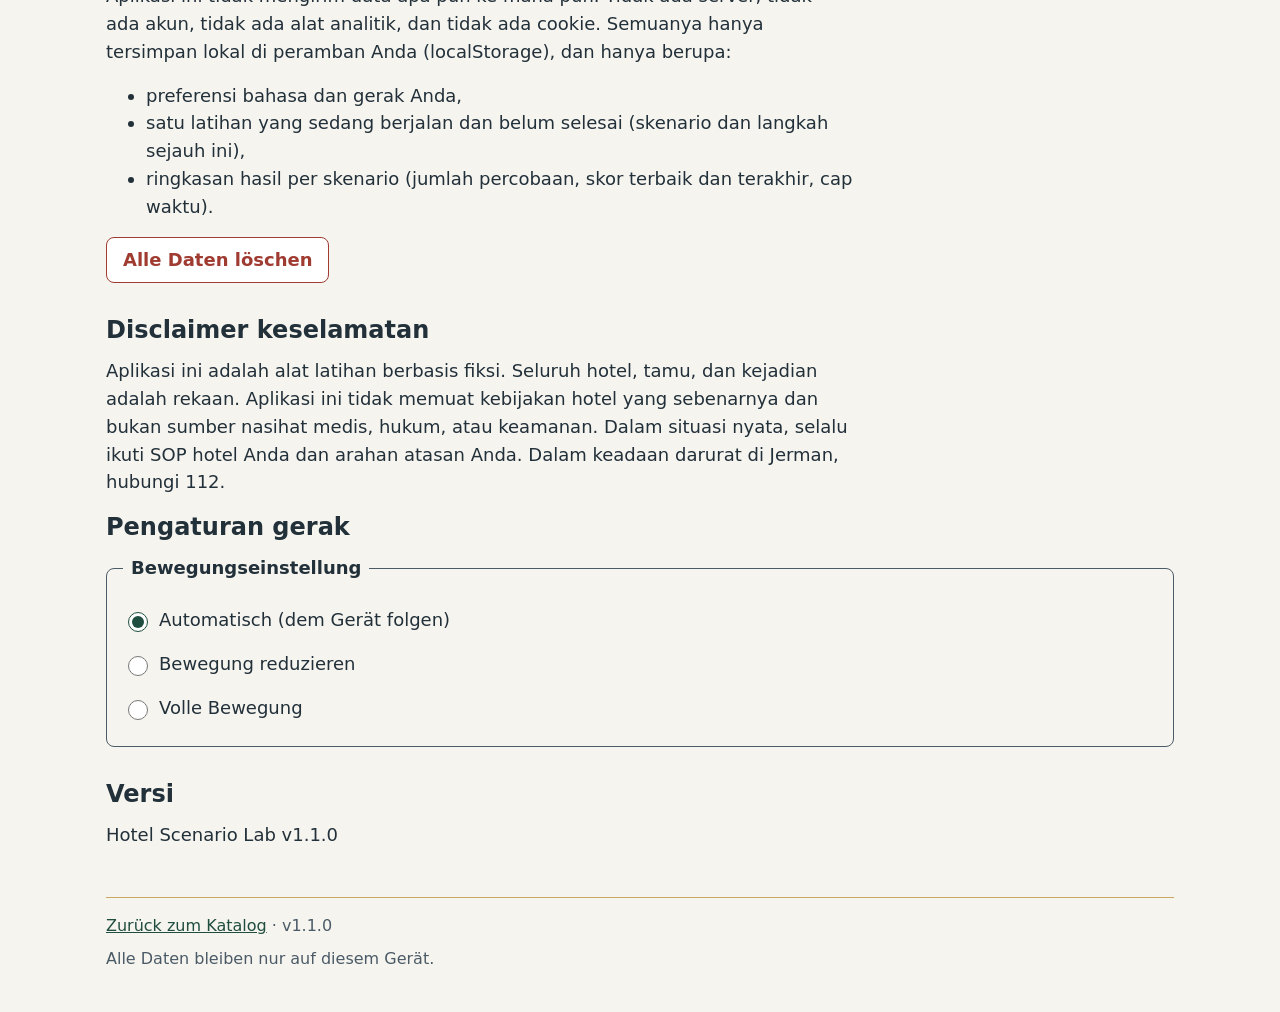
==== commit 6d92dc10: "feat: Hotel Scenario Lab v2 — 3 new scenarios, Training des Tages, weak-axis drill, filter/sort, ret" ====
--- a/info.html
+++ b/info.html
@@ -29,8 +29,8 @@
 
     <section class="info-lang" lang="de">
       <h2>Über diese Anwendung</h2>
-      <p>Hotel Scenario Lab ist ein persönliches Übungswerkzeug für angehende Hotelfachleute an der Rezeption. Zwölf verzweigte Szenarien — Check-in, Beschwerden, Zusatzverkauf, Check-out, Privatsphäre und Eskalation — lassen Sie Entscheidungen in Ruhe durchspielen. Jede Wahl erhält sofort eine erklärende Rückmeldung, und jedes Szenario endet mit einem Mentoren-Debriefing.</p>
-      <p>Alle Szenarien sind reine Fiktion zum Üben. Sie können jedes Szenario beliebig oft und in drei Sprachen (Deutsch, Englisch, Indonesisch) wiederholen — auch als Sprachtraining.</p>
+      <p>Hotel Scenario Lab ist ein persönliches Übungswerkzeug für angehende Hotelfachleute an der Rezeption. Fünfzehn verzweigte Szenarien — Check-in, Beschwerden, Zusatzverkauf, Check-out, Privatsphäre, Eskalation, F&amp;B, Housekeeping und Überbuchung — lassen Sie Entscheidungen in Ruhe durchspielen. Jede Wahl erhält sofort eine erklärende Rückmeldung, und jedes Szenario endet mit einem Mentoren-Debriefing.</p>
+      <p>Alle Szenarien sind reine Fiktion zum Üben. Sie können jedes Szenario beliebig oft und in drei Sprachen (Deutsch, Englisch, Indonesisch) wiederholen — auch als Sprachtraining. Die Übung des Tages wird für das lokale Datum deterministisch ausgewählt; der Schwerpunkt zeigt nach mindestens zwei Ergebnissen die schwächste Achse. Filter und Sortierung helfen beim gezielten Katalogtraining. Ein Neustart ab der schwachen Stelle zählt als neuer Versuch und kann nur den Bestwert verbessern.</p>
       <h2>So wird die Wertung berechnet</h2>
       <p>Jede Antwortoption ist auf drei Achsen mit 0, 1 oder 2 Punkten bewertet: <strong>Entscheidung</strong> (Wie passend ist die Handlung?), <strong>Sprache</strong> (Ton, Register, Empathie) und <strong>SOP</strong> (Verfahren, Privatsphäre, Eskalation, Dokumentation). Am Ende wird jede Achse in Prozent umgerechnet und gewichtet zusammengeführt: Entscheidung 40 %, Sprache 25 %, SOP 35 %.</p>
       <p>Aus dem Gesamtwert entstehen 1 bis 5 Schlüssel: ab 90 % fünf, ab 75 % vier, ab 60 % drei, ab 40 % zwei, darunter einer. Wählen Sie unterwegs eine riskante Option (etwa eine Verletzung der Gästeprivatsphäre), greift die Sicherheitsgrenze: höchstens 3 Schlüssel, zusammen mit einem deutlichen Sicherheitshinweis im Debriefing.</p>
@@ -62,13 +62,13 @@
         <div data-motion-slot></div>
       </div>
       <h2>Version</h2>
-      <p>Hotel Scenario Lab v1.0.0</p>
+      <p>Hotel Scenario Lab v1.1.0</p>
     </section>
 
     <section class="info-lang" lang="en">
       <h2>About this application</h2>
-      <p>Hotel Scenario Lab is a personal practice tool for hospitality trainees working at the front desk. Twelve branching scenarios — check-in, complaints, upselling, check-out, privacy and escalation — let you rehearse decisions calmly. Every choice receives immediate explanatory feedback, and every scenario ends with a mentor debrief.</p>
-      <p>All scenarios are pure fiction for practice. You can replay each scenario as often as you like and in three languages (German, English, Indonesian) — which also makes it a language workout.</p>
+      <p>Hotel Scenario Lab is a personal practice tool for hospitality trainees working at the front desk. Fifteen branching scenarios — check-in, complaints, upselling, check-out, privacy, escalation, F&amp;B, housekeeping and overbooking — let you rehearse decisions calmly. Every choice receives immediate explanatory feedback, and every scenario ends with a mentor debrief.</p>
+      <p>All scenarios are pure fiction for practice. You can replay each scenario as often as you like and in three languages (German, English, Indonesian) — which also makes it a language workout. Practice of the day is selected deterministically for the local date; after two results, focus practice highlights the weakest axis. Filters and sorting support targeted catalogue work. Restarting from a weak point counts as a new attempt and can only improve the best score.</p>
       <h2>How the score is calculated</h2>
       <p>Every answer option is rated 0, 1 or 2 points on three axes: <strong>Decision</strong> (how sound is the action?), <strong>Language</strong> (tone, register, empathy) and <strong>SOP</strong> (procedure, privacy, escalation, documentation). At the end each axis is converted to a percentage and combined with weights: Decision 40 %, Language 25 %, SOP 35 %.</p>
       <p>The combined score becomes 1 to 5 keys: from 90 % five, from 75 % four, from 60 % three, from 40 % two, below that one. If you pick a risky option along the way (for example a breach of guest privacy), the safety cap applies: at most 3 keys, together with a clear safety note in the debrief.</p>
@@ -100,13 +100,13 @@
         <div data-motion-slot></div>
       </div>
       <h2>Version</h2>
-      <p>Hotel Scenario Lab v1.0.0</p>
+      <p>Hotel Scenario Lab v1.1.0</p>
     </section>
 
     <section class="info-lang" lang="id">
       <h2>Tentang aplikasi ini</h2>
-      <p>Hotel Scenario Lab adalah alat latihan pribadi bagi peserta pelatihan perhotelan di meja resepsionis. Dua belas skenario bercabang — check-in, keluhan, penawaran tambahan, check-out, privasi, dan eskalasi — membantu Anda melatih keputusan dengan tenang. Setiap pilihan langsung mendapat umpan balik penjelasan, dan setiap skenario ditutup dengan debrief mentor.</p>
-      <p>Seluruh skenario adalah fiksi murni untuk latihan. Anda dapat mengulang setiap skenario sesering yang Anda mau dalam tiga bahasa (Jerman, Inggris, Indonesia) — sekaligus menjadi latihan bahasa.</p>
+      <p>Hotel Scenario Lab adalah alat latihan pribadi bagi peserta pelatihan perhotelan di meja resepsionis. Lima belas skenario bercabang — check-in, keluhan, penawaran tambahan, check-out, privasi, eskalasi, F&amp;B, housekeeping, dan overbooking — membantu Anda melatih keputusan dengan tenang. Setiap pilihan langsung mendapat umpan balik penjelasan, dan setiap skenario ditutup dengan debrief mentor.</p>
+      <p>Seluruh skenario adalah fiksi murni untuk latihan. Anda dapat mengulang setiap skenario sesering yang Anda mau dalam tiga bahasa (Jerman, Inggris, Indonesia) — sekaligus menjadi latihan bahasa. Latihan hari ini dipilih secara deterministik berdasarkan tanggal lokal; setelah dua hasil, latihan fokus menunjukkan sumbu terlemah. Filter dan pengurutan membantu latihan katalog yang terarah. Mengulang dari langkah lemah dihitung sebagai percobaan baru dan hanya dapat memperbaiki skor terbaik.</p>
       <h2>Cara skor dihitung</h2>
       <p>Setiap opsi jawaban dinilai 0, 1, atau 2 poin pada tiga sumbu: <strong>Keputusan</strong> (seberapa tepat tindakannya?), <strong>Bahasa</strong> (nada, register, empati), dan <strong>SOP</strong> (prosedur, privasi, eskalasi, dokumentasi). Di akhir, setiap sumbu diubah menjadi persen lalu digabung dengan bobot: Keputusan 40 %, Bahasa 25 %, SOP 35 %.</p>
       <p>Skor gabungan menghasilkan 1 sampai 5 kunci: mulai 90 % lima, mulai 75 % empat, mulai 60 % tiga, mulai 40 % dua, di bawah itu satu. Bila Anda memilih opsi berisiko di tengah jalan (misalnya melanggar privasi tamu), batas keselamatan berlaku: paling banyak 3 kunci, disertai catatan keselamatan yang jelas di debrief.</p>
@@ -138,11 +138,11 @@
         <div data-motion-slot></div>
       </div>
       <h2>Versi</h2>
-      <p>Hotel Scenario Lab v1.0.0</p>
+      <p>Hotel Scenario Lab v1.1.0</p>
     </section>
   </main>
   <footer class="footer">
-    <p><a href="index.html" data-i18n="ui.nav.backToCatalog">Zurück zum Katalog</a> · v1.0.0</p>
+    <p><a href="index.html" data-i18n="ui.nav.backToCatalog">Zurück zum Katalog</a> · v1.1.0</p>
     <p data-i18n="ui.nav.privacyLine">Alle Daten bleiben nur auf diesem Gerät.</p>
   </footer>
 </body>
--- a/css/styles.css
+++ b/css/styles.css
@@ -357,3 +357,29 @@
   html:not(.motion-full) .keys-row .icon-key { animation: none; }
   html:not(.motion-full) .score-bar__fill { transition-duration: 0.01ms; }
 }
+
+/* v2: Training des Tages, Schwerpunkt und Katalogfilter */
+.totd, .drill { border-left: 5px solid var(--c-accent); }
+.totd__date { color: var(--c-ink-soft); font-size: var(--text-s); }
+.totd h3, .drill h2 { margin-top: var(--sp-2); }
+.drill { border-left-color: var(--c-primary); }
+.drill ul { margin-bottom: var(--sp-4); }
+.catalog-filter { margin-bottom: var(--sp-3); }
+.catalog-filter fieldset { display: grid; grid-template-columns: repeat(4, minmax(0, 1fr)); gap: var(--sp-3); align-items: end; }
+.catalog-filter legend { grid-column: 1 / -1; }
+.catalog-filter label { display: flex; flex-direction: column; gap: var(--sp-1); font-size: var(--text-s); font-weight: 600; }
+.catalog-filter select { min-height: 44px; padding: var(--sp-2) var(--sp-3); border: 1px solid var(--c-ink-soft); border-radius: var(--radius-btn); background: var(--c-surface); color: var(--c-ink); font: inherit; }
+.catalog-filter .btn { align-self: end; }
+.filter-count { min-height: 1.55em; color: var(--c-ink-soft); font-size: var(--text-s); }
+.badge--mastered { border-color: var(--c-success); color: var(--c-success); background: #EFF4F1; }
+.badge--totd { border-color: var(--c-accent); color: var(--c-accent); }
+.badge--drill { border-color: var(--c-primary); color: var(--c-primary); }
+.retry-weak { display: inline-flex; flex-direction: column; align-items: flex-start; gap: var(--sp-1); }
+.retry-weak__hint { margin: 0; color: var(--c-ink-soft); font-size: var(--text-s); }
+@media (max-width: 600px) {
+  .catalog-filter fieldset { grid-template-columns: repeat(2, minmax(0, 1fr)); }
+}
+@media (max-width: 375px) {
+  .catalog-filter fieldset { display: flex; flex-direction: column; align-items: stretch; }
+  .catalog-filter label, .catalog-filter select, .catalog-filter .btn { width: 100%; }
+}
